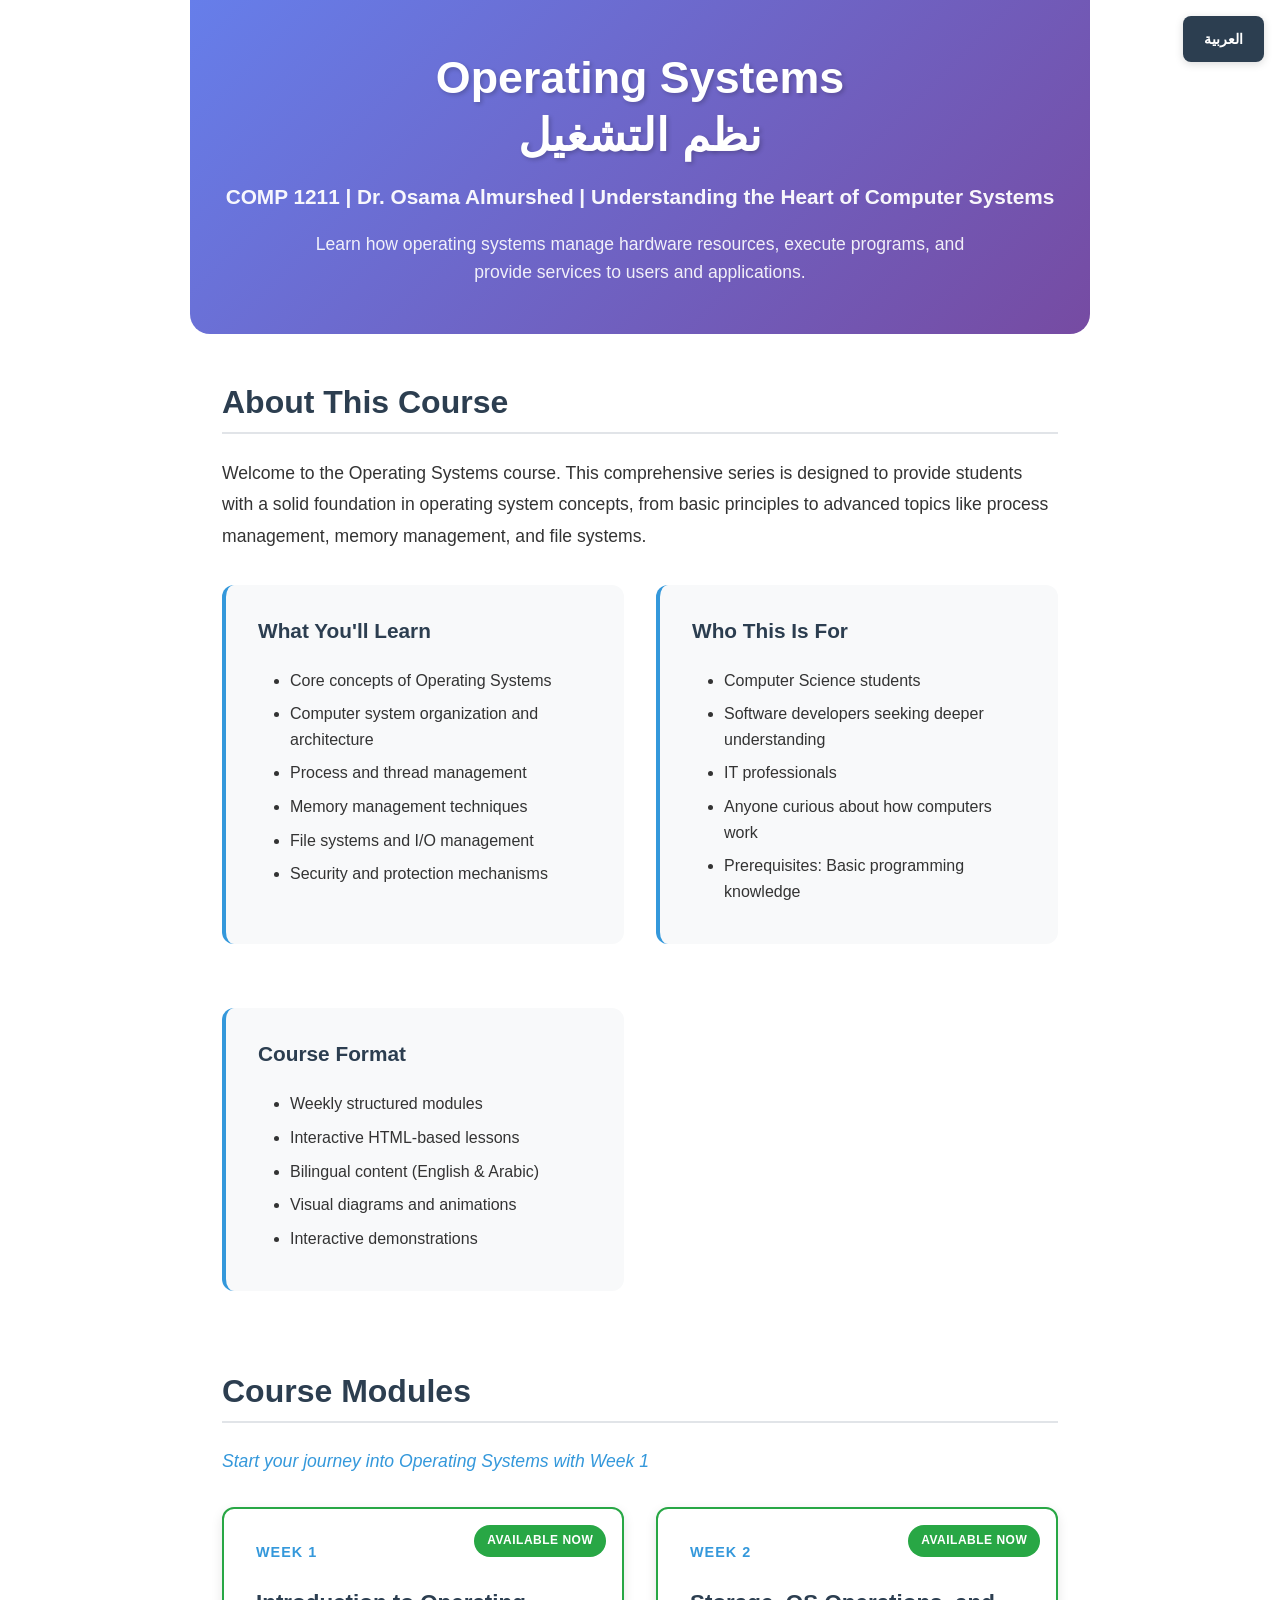
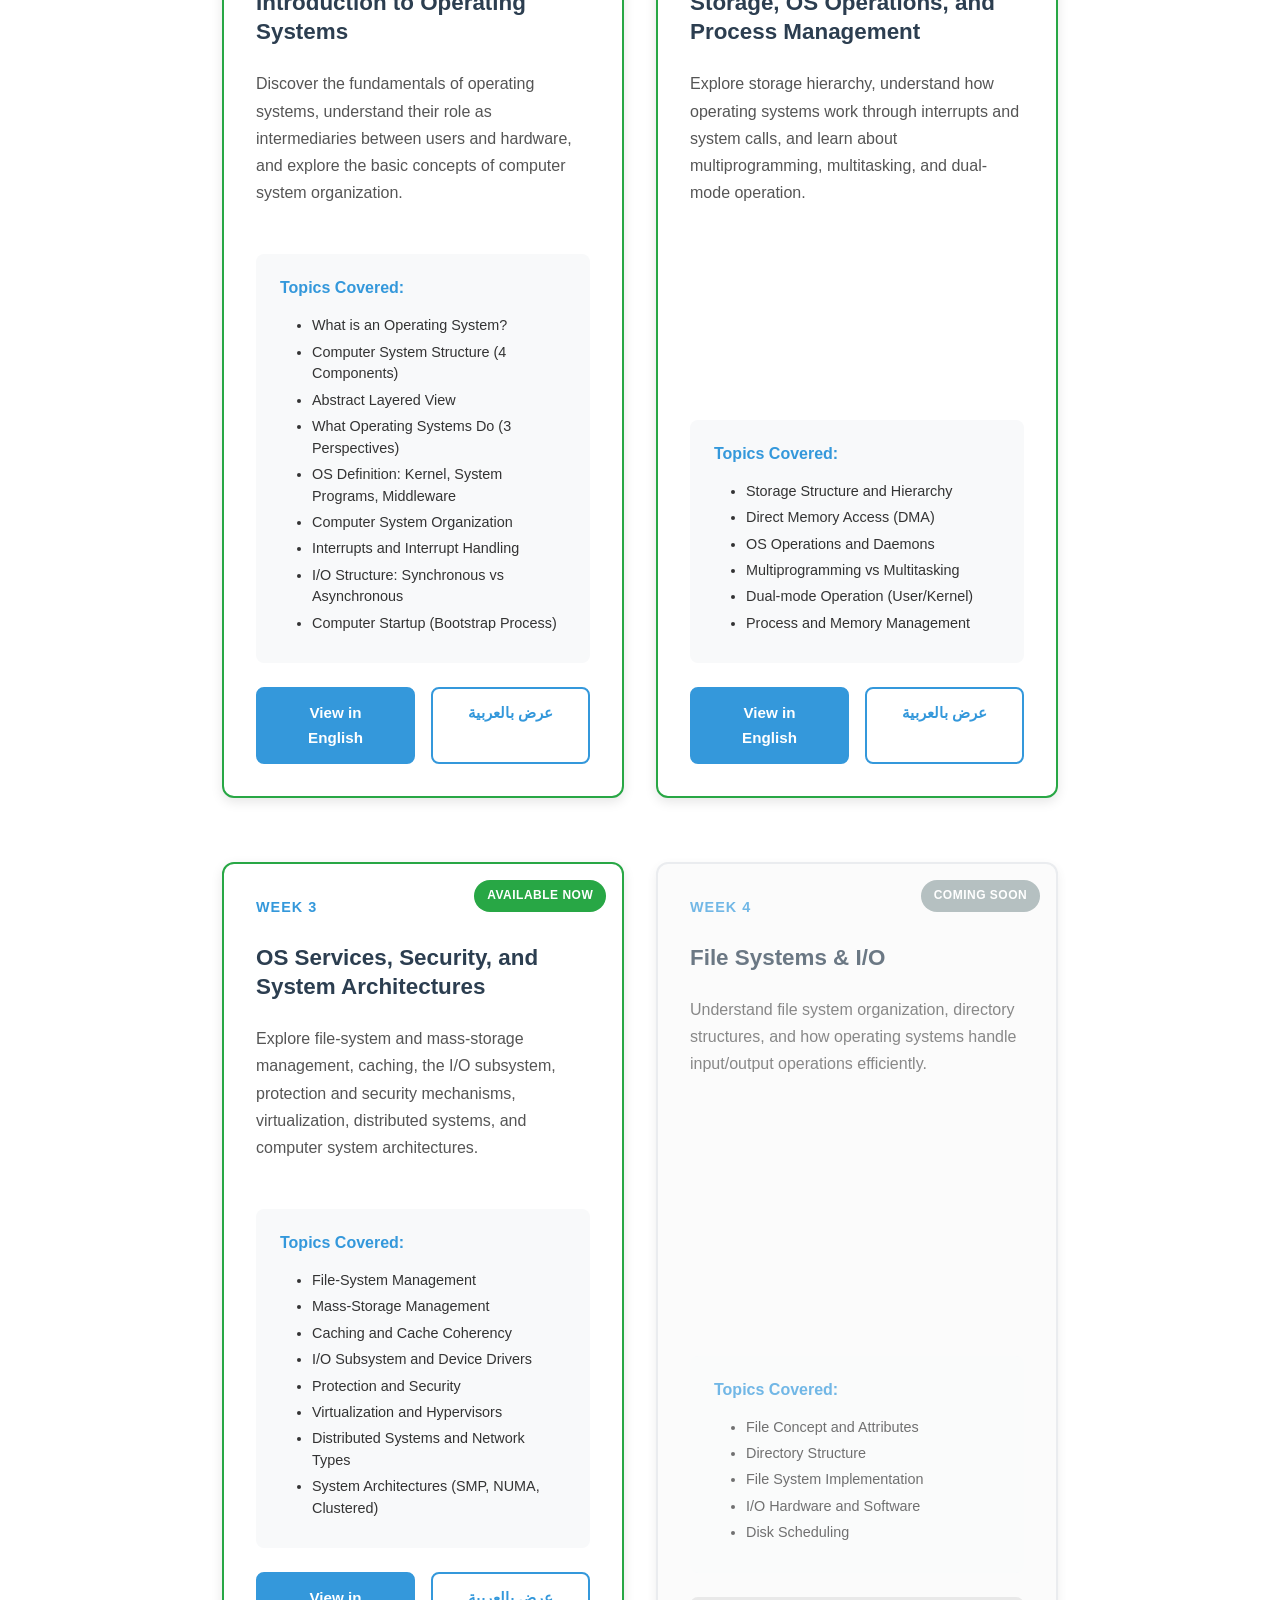
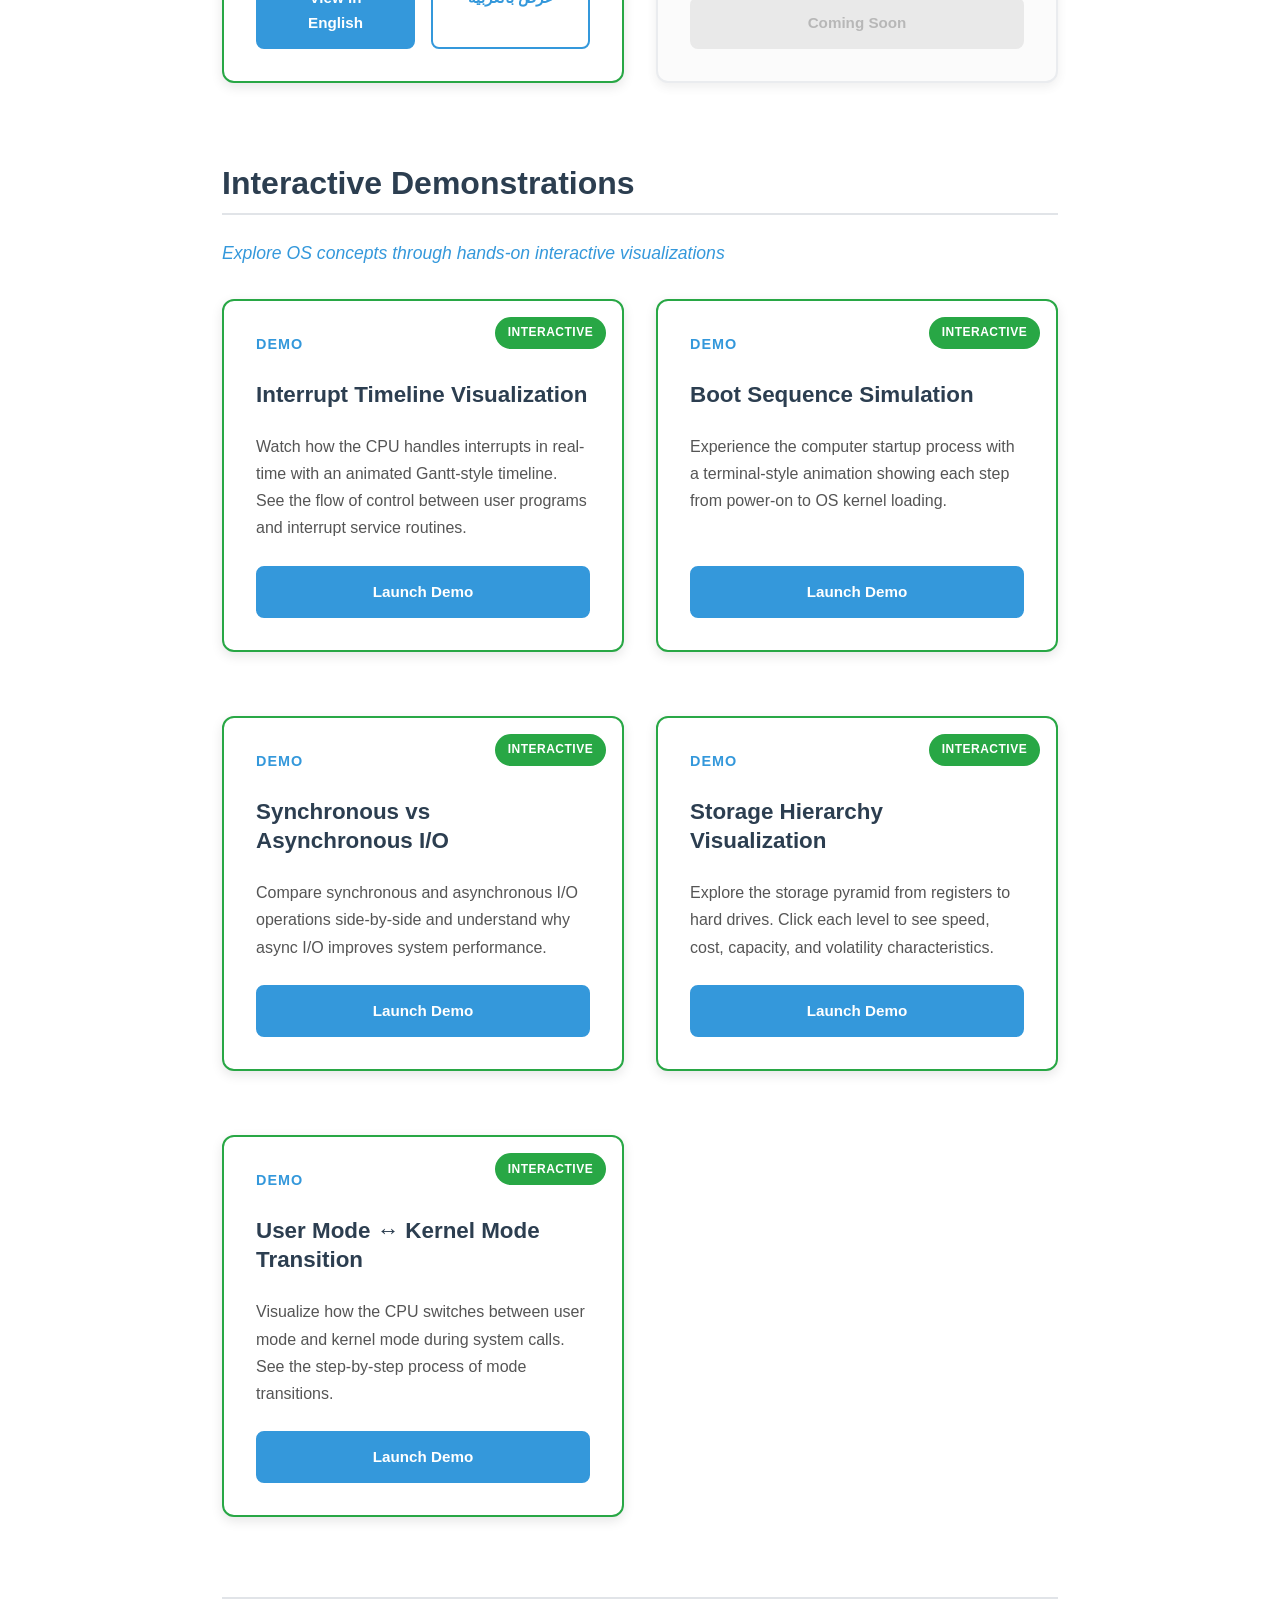
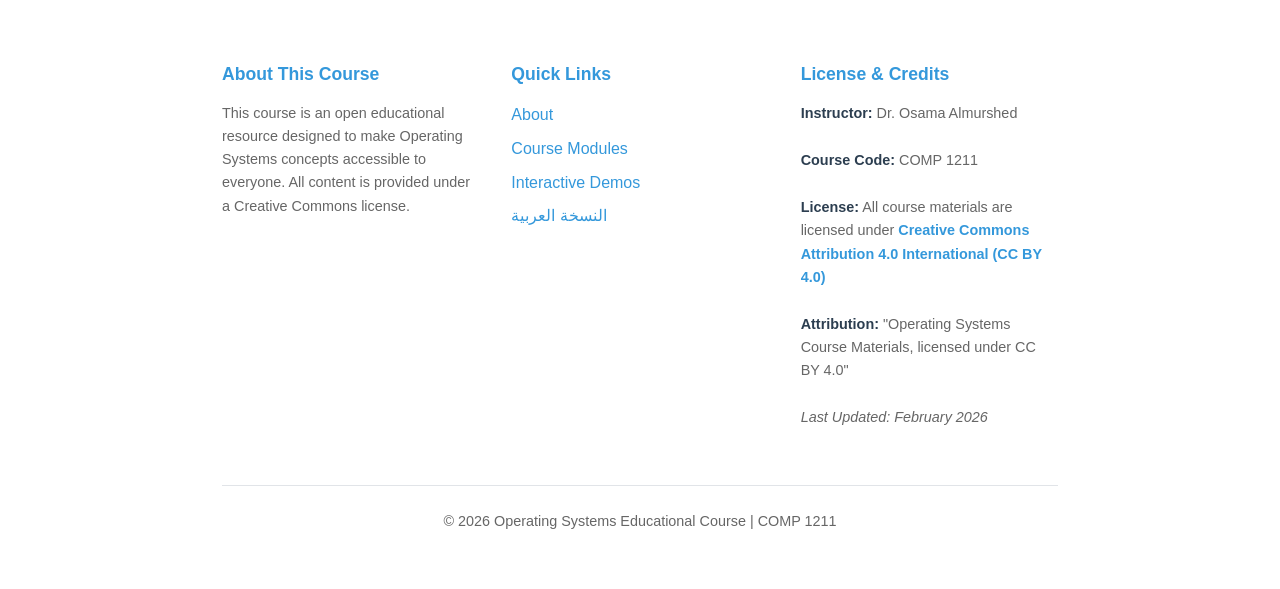
==== index.html @ 10c5f525 "Initial commit Co-Authored-By: Claude Opus 4.6 <noreply@anthropic.com>" ====
<!DOCTYPE html>
<html lang="en">
<head>
    <meta charset="UTF-8">
    <meta name="viewport" content="width=device-width, initial-scale=1.0">
    <meta name="description" content="Operating Systems Course - Learn about OS concepts, process management, memory management, and more">
    <meta name="keywords" content="Operating Systems, OS, Computer Science, Process Management, Memory Management, Education">
    <title>Operating Systems Course | نظم التشغيل</title>
    <link rel="stylesheet" href="css/styles.css">
</head>
<body>
    <!-- Language Switcher -->
    <div class="language-switcher">
        <a href="index_ar.html" class="lang-button" title="Switch to Arabic">العربية</a>
    </div>

    <header class="course-header">
        <h1>Operating Systems<br>نظم التشغيل</h1>
        <p class="course-subtitle">COMP 1211 | Dr. Osama Almurshed | Understanding the Heart of Computer Systems</p>
        <p class="course-tagline">Learn how operating systems manage hardware resources, execute programs, and provide services to users and applications.</p>
    </header>

    <main>
        <!-- Course Overview Section -->
        <section id="overview" class="course-overview">
            <h2>About This Course</h2>
            <p class="overview-intro">
                Welcome to the Operating Systems course. This comprehensive series is designed to provide students
                with a solid foundation in operating system concepts, from basic principles to advanced topics
                like process management, memory management, and file systems.
            </p>

            <div class="overview-grid">
                <article class="overview-card">
                    <h3>What You'll Learn</h3>
                    <ul>
                        <li>Core concepts of Operating Systems</li>
                        <li>Computer system organization and architecture</li>
                        <li>Process and thread management</li>
                        <li>Memory management techniques</li>
                        <li>File systems and I/O management</li>
                        <li>Security and protection mechanisms</li>
                    </ul>
                </article>

                <article class="overview-card">
                    <h3>Who This Is For</h3>
                    <ul>
                        <li>Computer Science students</li>
                        <li>Software developers seeking deeper understanding</li>
                        <li>IT professionals</li>
                        <li>Anyone curious about how computers work</li>
                        <li>Prerequisites: Basic programming knowledge</li>
                    </ul>
                </article>

                <article class="overview-card">
                    <h3>Course Format</h3>
                    <ul>
                        <li>Weekly structured modules</li>
                        <li>Interactive HTML-based lessons</li>
                        <li>Bilingual content (English & Arabic)</li>
                        <li>Visual diagrams and animations</li>
                        <li>Interactive demonstrations</li>
                    </ul>
                </article>
            </div>
        </section>

        <!-- Weekly Modules Section -->
        <section id="modules" class="modules-section">
            <h2>Course Modules</h2>
            <p class="section-intro">Start your journey into Operating Systems with Week 1</p>

            <div class="week-cards-grid">
                <!-- Week 1 - Available -->
                <article class="week-card available">
                    <div class="week-number">Week 1</div>
                    <span class="status-badge available">Available Now</span>

                    <h3>Introduction to Operating Systems</h3>
                    <p class="week-description">
                        Discover the fundamentals of operating systems, understand their role as intermediaries
                        between users and hardware, and explore the basic concepts of computer system organization.
                    </p>

                    <div class="week-topics">
                        <h4>Topics Covered:</h4>
                        <ul>
                            <li>What is an Operating System?</li>
                            <li>Computer System Structure (4 Components)</li>
                            <li>Abstract Layered View</li>
                            <li>What Operating Systems Do (3 Perspectives)</li>
                            <li>OS Definition: Kernel, System Programs, Middleware</li>
                            <li>Computer System Organization</li>
                            <li>Interrupts and Interrupt Handling</li>
                            <li>I/O Structure: Synchronous vs Asynchronous</li>
                            <li>Computer Startup (Bootstrap Process)</li>
                        </ul>
                    </div>

                    <div class="week-actions">
                        <a href="weeks/week1.html" class="btn btn-primary">
                            <span>View in English</span>
                        </a>
                        <a href="weeks/week1_ar.html" class="btn btn-secondary">
                            <span>عرض بالعربية</span>
                        </a>
                    </div>
                </article>

                <!-- Week 2 - Available -->
                <article class="week-card available">
                    <div class="week-number">Week 2</div>
                    <span class="status-badge available">Available Now</span>

                    <h3>Storage, OS Operations, and Process Management</h3>
                    <p class="week-description">
                        Explore storage hierarchy, understand how operating systems work through interrupts
                        and system calls, and learn about multiprogramming, multitasking, and dual-mode operation.
                    </p>

                    <div class="week-topics">
                        <h4>Topics Covered:</h4>
                        <ul>
                            <li>Storage Structure and Hierarchy</li>
                            <li>Direct Memory Access (DMA)</li>
                            <li>OS Operations and Daemons</li>
                            <li>Multiprogramming vs Multitasking</li>
                            <li>Dual-mode Operation (User/Kernel)</li>
                            <li>Process and Memory Management</li>
                        </ul>
                    </div>

                    <div class="week-actions">
                        <a href="weeks/week2.html" class="btn btn-primary">
                            <span>View in English</span>
                        </a>
                        <a href="weeks/week2_ar.html" class="btn btn-secondary">
                            <span>عرض بالعربية</span>
                        </a>
                    </div>
                </article>

                <!-- Week 3 - Available -->
                <article class="week-card available">
                    <div class="week-number">Week 3</div>
                    <span class="status-badge available">Available Now</span>

                    <h3>OS Services, Security, and System Architectures</h3>
                    <p class="week-description">
                        Explore file-system and mass-storage management, caching, the I/O subsystem,
                        protection and security mechanisms, virtualization, distributed systems, and computer system architectures.
                    </p>

                    <div class="week-topics">
                        <h4>Topics Covered:</h4>
                        <ul>
                            <li>File-System Management</li>
                            <li>Mass-Storage Management</li>
                            <li>Caching and Cache Coherency</li>
                            <li>I/O Subsystem and Device Drivers</li>
                            <li>Protection and Security</li>
                            <li>Virtualization and Hypervisors</li>
                            <li>Distributed Systems and Network Types</li>
                            <li>System Architectures (SMP, NUMA, Clustered)</li>
                        </ul>
                    </div>

                    <div class="week-actions">
                        <a href="weeks/week3.html" class="btn btn-primary">
                            <span>View in English</span>
                        </a>
                        <a href="weeks/week3_ar.html" class="btn btn-secondary">
                            <span>عرض بالعربية</span>
                        </a>
                    </div>
                </article>

                <!-- Week 4 - Coming Soon -->
                <article class="week-card coming-soon">
                    <div class="week-number">Week 4</div>
                    <span class="status-badge coming-soon">Coming Soon</span>

                    <h3>File Systems & I/O</h3>
                    <p class="week-description">
                        Understand file system organization, directory structures, and how operating systems
                        handle input/output operations efficiently.
                    </p>

                    <div class="week-topics">
                        <h4>Topics Covered:</h4>
                        <ul>
                            <li>File Concept and Attributes</li>
                            <li>Directory Structure</li>
                            <li>File System Implementation</li>
                            <li>I/O Hardware and Software</li>
                            <li>Disk Scheduling</li>
                        </ul>
                    </div>

                    <div class="week-actions">
                        <a href="#" class="btn btn-disabled">
                            <span>Coming Soon</span>
                        </a>
                    </div>
                </article>
            </div>
        </section>

        <!-- Interactive Demos Section -->
        <section id="demos" class="modules-section">
            <h2>Interactive Demonstrations</h2>
            <p class="section-intro">Explore OS concepts through hands-on interactive visualizations</p>

            <div class="week-cards-grid">
                <!-- Interrupt Timeline Demo -->
                <article class="week-card available">
                    <div class="week-number">Demo</div>
                    <span class="status-badge available">Interactive</span>

                    <h3>Interrupt Timeline Visualization</h3>
                    <p class="week-description">
                        Watch how the CPU handles interrupts in real-time with an animated Gantt-style timeline.
                        See the flow of control between user programs and interrupt service routines.
                    </p>

                    <div class="week-actions">
                        <a href="demos/interrupt_timeline_demo.html" class="btn btn-primary">
                            <span>Launch Demo</span>
                        </a>
                    </div>
                </article>

                <!-- Boot Sequence Demo -->
                <article class="week-card available">
                    <div class="week-number">Demo</div>
                    <span class="status-badge available">Interactive</span>

                    <h3>Boot Sequence Simulation</h3>
                    <p class="week-description">
                        Experience the computer startup process with a terminal-style animation showing
                        each step from power-on to OS kernel loading.
                    </p>

                    <div class="week-actions">
                        <a href="demos/boot_sequence_demo.html" class="btn btn-primary">
                            <span>Launch Demo</span>
                        </a>
                    </div>
                </article>

                <!-- I/O Comparison Demo -->
                <article class="week-card available">
                    <div class="week-number">Demo</div>
                    <span class="status-badge available">Interactive</span>

                    <h3>Synchronous vs Asynchronous I/O</h3>
                    <p class="week-description">
                        Compare synchronous and asynchronous I/O operations side-by-side and understand
                        why async I/O improves system performance.
                    </p>

                    <div class="week-actions">
                        <a href="demos/io_comparison_demo.html" class="btn btn-primary">
                            <span>Launch Demo</span>
                        </a>
                    </div>
                </article>

                <!-- Storage Hierarchy Demo -->
                <article class="week-card available">
                    <div class="week-number">Demo</div>
                    <span class="status-badge available">Interactive</span>

                    <h3>Storage Hierarchy Visualization</h3>
                    <p class="week-description">
                        Explore the storage pyramid from registers to hard drives. Click each level
                        to see speed, cost, capacity, and volatility characteristics.
                    </p>

                    <div class="week-actions">
                        <a href="demos/storage_hierarchy_demo.html" class="btn btn-primary">
                            <span>Launch Demo</span>
                        </a>
                    </div>
                </article>

                <!-- Mode Transition Demo -->
                <article class="week-card available">
                    <div class="week-number">Demo</div>
                    <span class="status-badge available">Interactive</span>

                    <h3>User Mode ↔ Kernel Mode Transition</h3>
                    <p class="week-description">
                        Visualize how the CPU switches between user mode and kernel mode during
                        system calls. See the step-by-step process of mode transitions.
                    </p>

                    <div class="week-actions">
                        <a href="demos/mode_transition_demo.html" class="btn btn-primary">
                            <span>Launch Demo</span>
                        </a>
                    </div>
                </article>
            </div>
        </section>
    </main>

    <footer>
        <section class="footer-content">
            <div class="footer-info">
                <h3>About This Course</h3>
                <p>
                    This course is an open educational resource designed to make Operating Systems concepts
                    accessible to everyone. All content is provided under a Creative Commons license.
                </p>
            </div>

            <div class="footer-links">
                <h3>Quick Links</h3>
                <ul>
                    <li><a href="#overview">About</a></li>
                    <li><a href="#modules">Course Modules</a></li>
                    <li><a href="#demos">Interactive Demos</a></li>
                    <li><a href="index_ar.html">النسخة العربية</a></li>
                </ul>
            </div>

            <div class="footer-license">
                <h3>License & Credits</h3>
                <p>
                    <strong>Instructor:</strong> Dr. Osama Almurshed
                </p>
                <p><strong>Course Code:</strong> COMP 1211</p>
                <p>
                    <strong>License:</strong> All course materials are licensed under
                    <a href="https://creativecommons.org/licenses/by/4.0/" target="_blank" rel="noopener">
                        Creative Commons Attribution 4.0 International (CC BY 4.0)
                    </a>
                </p>
                <p>
                    <strong>Attribution:</strong> "Operating Systems Course Materials, licensed under CC BY 4.0"
                </p>
                <p class="last-updated">Last Updated: February 2026</p>
            </div>
        </section>

        <div class="footer-bottom">
            <p>&copy; 2026 Operating Systems Educational Course | COMP 1211</p>
        </div>
    </footer>
</body>
</html>
---- css/styles.css ----
/* ===================================
   Operating Systems Course
   Stylesheet for Screen and Print
   Based on DS-AI Course Style
   =================================== */

/* === BASE STYLES === */
* {
    margin: 0;
    padding: 0;
    box-sizing: border-box;
}

:root {
    /* Color Palette */
    --primary-color: #2c3e50;
    --secondary-color: #3498db;
    --accent-color: #e74c3c;
    --text-color: #333;
    --light-gray: #f8f9fa;
    --border-color: #e1e4e8;
    --highlight-bg: #fff3cd;
    --success-green: #28a745;

    /* Typography */
    --font-family: -apple-system, BlinkMacSystemFont, "Segoe UI", Helvetica, Arial, sans-serif;
    --mono-font: "Courier New", Courier, monospace;
    --base-font-size: 16px;
    --line-height: 1.6;

    /* Spacing */
    --spacing-xs: 0.5rem;
    --spacing-sm: 1rem;
    --spacing-md: 1.5rem;
    --spacing-lg: 2rem;
    --spacing-xl: 3rem;
}

body {
    font-family: var(--font-family);
    font-size: var(--base-font-size);
    line-height: var(--line-height);
    color: var(--text-color);
    background-color: #ffffff;
    max-width: 900px;
    margin: 0 auto;
    padding: var(--spacing-lg);
}

/* === TYPOGRAPHY === */
h1, h2, h3, h4, h5, h6 {
    color: var(--primary-color);
    font-weight: 600;
    line-height: 1.3;
    margin-top: var(--spacing-lg);
    margin-bottom: var(--spacing-md);
}

h1 {
    font-size: 2.5em;
    border-bottom: 3px solid var(--secondary-color);
    padding-bottom: var(--spacing-sm);
    margin-top: 0;
}

h2 {
    font-size: 2em;
    border-bottom: 2px solid var(--border-color);
    padding-bottom: var(--spacing-xs);
}

h3 {
    font-size: 1.5em;
    color: var(--secondary-color);
}

h4 {
    font-size: 1.2em;
    font-weight: 600;
}

p {
    margin-bottom: var(--spacing-md);
}

ul, ol {
    margin-left: var(--spacing-lg);
    margin-bottom: var(--spacing-md);
}

li {
    margin-bottom: var(--spacing-xs);
}

ul ul, ol ol, ul ol, ol ul {
    margin-top: var(--spacing-xs);
    margin-bottom: var(--spacing-xs);
}

strong {
    color: var(--primary-color);
    font-weight: 600;
}

em {
    font-style: italic;
    color: var(--accent-color);
}

/* === HEADER === */
header {
    text-align: center;
    margin-bottom: var(--spacing-xl);
    padding: var(--spacing-lg);
    background: linear-gradient(135deg, var(--primary-color) 0%, var(--secondary-color) 100%);
    color: white;
    border-radius: 8px;
}

header h1 {
    color: white;
    border-bottom: none;
    margin-bottom: var(--spacing-sm);
}

.subtitle {
    font-size: 1.2em;
    font-style: italic;
    opacity: 0.9;
}

/* === TABLE OF CONTENTS === */
.table-of-contents {
    background-color: var(--light-gray);
    border: 2px solid var(--border-color);
    border-radius: 8px;
    padding: var(--spacing-md);
    margin-bottom: var(--spacing-xl);
}

.table-of-contents h2 {
    font-size: 1.3em;
    margin-top: 0;
    border-bottom: none;
    color: var(--secondary-color);
}

.table-of-contents ul {
    list-style-type: none;
    margin-left: 0;
}

.table-of-contents li {
    margin-bottom: var(--spacing-sm);
}

.table-of-contents a {
    color: var(--secondary-color);
    text-decoration: none;
    font-weight: 500;
    transition: color 0.3s ease;
}

.table-of-contents a:hover {
    color: var(--accent-color);
    text-decoration: underline;
}

/* === SECTIONS === */
section {
    margin-bottom: var(--spacing-xl);
}

.content-section {
    border-left: 4px solid var(--secondary-color);
    padding-left: var(--spacing-lg);
}

.section-intro {
    font-size: 1.1em;
    font-style: italic;
    color: var(--secondary-color);
    margin-bottom: var(--spacing-md);
}

/* === LEARNING OBJECTIVES === */
.learning-objectives {
    background-color: #e3f2fd;
    border: 2px solid var(--secondary-color);
    border-radius: 8px;
    padding: var(--spacing-lg);
    margin-bottom: var(--spacing-xl);
}

.learning-objectives h2 {
    color: var(--secondary-color);
    margin-top: 0;
    border-bottom: none;
}

.learning-objectives ul {
    margin-bottom: 0;
}

.learning-objectives li {
    font-weight: 500;
}

/* === SPECIAL BOXES === */
.key-message,
.definition,
.key-pattern,
.limitations-box {
    padding: var(--spacing-md);
    margin: var(--spacing-md) 0;
    border-radius: 6px;
    border-left: 5px solid;
}

.key-message {
    background-color: var(--highlight-bg);
    border-left-color: #ffc107;
}

.definition {
    background-color: #d4edda;
    border-left-color: var(--success-green);
}

.key-pattern {
    background-color: #d1ecf1;
    border-left-color: #17a2b8;
}

.limitations-box {
    background-color: #f8d7da;
    border-left-color: var(--accent-color);
}

.example {
    background-color: var(--light-gray);
    padding: var(--spacing-md);
    margin: var(--spacing-md) 0;
    border-left: 4px solid var(--border-color);
    border-radius: 4px;
}

/* === ARTICLES (Sub-sections) === */
article {
    margin-bottom: var(--spacing-lg);
}

.os-perspective,
.os-component,
.history-period {
    background-color: #fafbfc;
    padding: var(--spacing-md);
    margin: var(--spacing-md) 0;
    border: 1px solid var(--border-color);
    border-radius: 6px;
}

.os-perspective h4,
.history-period h3 {
    color: var(--secondary-color);
    margin-top: 0;
}

/* === CODE AND DIAGRAMS === */
.diagram-code {
    margin: var(--spacing-lg) 0;
}

.diagram-code pre {
    background-color: #f6f8fa;
    border: 1px solid var(--border-color);
    border-radius: 6px;
    padding: var(--spacing-md);
    overflow-x: auto;
    font-family: var(--mono-font);
    font-size: 0.9em;
    line-height: 1.4;
}

.diagram-code code {
    color: var(--primary-color);
}

.component-explanation {
    background-color: var(--light-gray);
    padding: var(--spacing-md);
    margin: var(--spacing-md) 0;
    border-radius: 6px;
}

.component-explanation p {
    margin-bottom: var(--spacing-sm);
}

.component-explanation strong {
    color: var(--secondary-color);
}

/* === IMAGES === */
figure {
    margin: var(--spacing-lg) 0;
    text-align: center;
}

figure img {
    max-width: 100%;
    height: auto;
    border: 1px solid var(--border-color);
    border-radius: 8px;
    box-shadow: 0 4px 6px rgba(0, 0, 0, 0.1);
}

figcaption {
    margin-top: var(--spacing-sm);
    font-style: italic;
    color: #666;
    font-size: 0.9em;
}

.content-image {
    max-width: 100%;
    height: auto;
    display: block;
    margin: 1.5rem auto;
    border: 1px solid var(--border-color);
    border-radius: 8px;
    box-shadow: 0 4px 6px rgba(0, 0, 0, 0.1);
}

.image-credit {
    display: block;
    font-size: 0.8em;
    color: #999;
    margin-top: var(--spacing-xs);
}

/* === SUMMARY === */
.summary {
    background-color: #f0f9ff;
    padding: var(--spacing-lg);
    border: 2px solid var(--secondary-color);
    border-radius: 8px;
}

.summary h2 {
    color: var(--secondary-color);
    margin-top: 0;
}

.summary ol {
    margin-left: var(--spacing-xl);
}

.summary li {
    margin-bottom: var(--spacing-md);
    font-size: 1.05em;
}

/* === TABLES === */
table {
    width: 100%;
    border-collapse: collapse;
    margin: var(--spacing-md) 0;
    background: white;
    font-size: 0.95em;
}

table, th, td {
    border: 1px solid var(--border-color);
}

th, td {
    padding: 0.75rem 1rem;
    text-align: left;
    vertical-align: top;
    word-wrap: break-word;
    overflow-wrap: break-word;
    hyphens: auto;
}

th {
    background: var(--primary-color);
    color: white;
    font-weight: 600;
    white-space: nowrap;
}

td {
    background: white;
}

tbody tr:nth-child(even) td {
    background: var(--light-gray);
}

/* RTL table support */
[dir="rtl"] th,
[dir="rtl"] td {
    text-align: right;
}

/* === FOOTER === */
footer {
    margin-top: var(--spacing-xl);
    padding-top: var(--spacing-lg);
    border-top: 2px solid var(--border-color);
}

#image-credits {
    background-color: var(--light-gray);
    padding: var(--spacing-md);
    border-radius: 6px;
}

#image-credits h2 {
    font-size: 1.2em;
    margin-top: 0;
}

.credits-intro {
    font-style: italic;
    color: #666;
}

.credits-list {
    list-style-type: none;
    margin-left: 0;
    font-size: 0.85em;
}

.credits-list li {
    padding: var(--spacing-xs) 0;
    border-bottom: 1px solid var(--border-color);
}

.credits-list li:last-child {
    border-bottom: none;
}

/* === LINKS === */
a {
    color: var(--secondary-color);
    text-decoration: none;
}

a:hover {
    text-decoration: underline;
}

/* ===================================
   CSS DIAGRAMS FOR OS COURSE
   =================================== */

/* === GENERAL DIAGRAM STYLES === */
.diagram-container {
    margin: var(--spacing-xl) 0;
    padding: var(--spacing-md);
    background-color: var(--light-gray);
    border-radius: 8px;
    border: 1px solid var(--border-color);
}

.diagram-title-section {
    text-align: center;
    margin-bottom: var(--spacing-lg);
}

.diagram-title {
    font-size: 1.8em;
    color: var(--primary-color);
    margin-bottom: var(--spacing-xs);
}

.diagram-subtitle {
    font-size: 1em;
    color: #666;
    font-style: italic;
    margin: 0;
}

.diagram-note {
    text-align: center;
    font-size: 0.9em;
    color: #666;
    font-style: italic;
    margin-top: var(--spacing-md);
}

/* === FOUR COMPONENTS GRID (Computer System Structure) === */
.four-components-grid {
    display: grid;
    grid-template-columns: 1fr;
    gap: 0;
    max-width: 600px;
    margin: 0 auto;
}

.component-layer {
    padding: 1.5rem;
    text-align: center;
    border: 2px solid var(--primary-color);
    color: white;
    transition: transform 0.3s ease;
}

.component-layer:hover {
    transform: scale(1.02);
}

.component-layer h4 {
    color: white;
    margin: 0 0 0.5rem 0;
    font-size: 1.3em;
}

.component-layer p {
    margin: 0;
    font-size: 0.9em;
    opacity: 0.9;
}

.layer-users {
    background: #9b59b6;
    border-radius: 8px 8px 0 0;
}

.layer-applications {
    background: #3498db;
}

.layer-os {
    background: #e74c3c;
}

.layer-hardware {
    background: #2c3e50;
    border-radius: 0 0 8px 8px;
}

/* === LAYERED VIEW DIAGRAM === */
.layered-view {
    display: flex;
    flex-direction: column;
    align-items: center;
    gap: 0;
    max-width: 500px;
    margin: 0 auto;
}

.layer-item {
    width: 100%;
    padding: 1.5rem;
    text-align: center;
    color: white;
    font-weight: 600;
    font-size: 1.1em;
    border: 2px solid var(--primary-color);
    position: relative;
}

.layer-item::after {
    content: '↕';
    position: absolute;
    bottom: -20px;
    left: 50%;
    transform: translateX(-50%);
    color: var(--primary-color);
    font-size: 1.5em;
    z-index: 10;
}

.layer-item:last-child::after {
    display: none;
}

/* === THREE PERSPECTIVES GRID (OS View) === */
.three-perspectives-grid {
    display: grid;
    grid-template-columns: repeat(auto-fit, minmax(250px, 1fr));
    gap: 1.5rem;
    margin: var(--spacing-lg) 0;
}

.perspective-card {
    padding: 1.5rem;
    border-radius: 10px;
    border: 3px solid var(--primary-color);
    color: white;
    text-align: center;
}

.perspective-card h4 {
    color: white;
    margin: 0 0 1rem 0;
    font-size: 1.3em;
}

.perspective-card p {
    margin: 0;
    font-size: 0.95em;
    line-height: 1.5;
}

.perspective-pc { background: #3498db; }
.perspective-shared { background: #e74c3c; }
.perspective-mobile { background: #27ae60; }

/* === OS DEFINITION CIRCLES === */
.os-circles-container {
    display: flex;
    justify-content: center;
    align-items: center;
    padding: 2rem;
}

.os-circles {
    position: relative;
    width: 350px;
    height: 350px;
}

.circle {
    position: absolute;
    border-radius: 50%;
    display: flex;
    justify-content: center;
    align-items: center;
    text-align: center;
    color: white;
    font-weight: 600;
    border: 3px solid var(--primary-color);
}

.circle-outer {
    width: 350px;
    height: 350px;
    background: rgba(155, 89, 182, 0.3);
    top: 0;
    left: 0;
}

.circle-middle {
    width: 250px;
    height: 250px;
    background: rgba(52, 152, 219, 0.5);
    top: 50px;
    left: 50px;
}

.circle-inner {
    width: 150px;
    height: 150px;
    background: #e74c3c;
    top: 100px;
    left: 100px;
}

.circle-label {
    position: absolute;
    font-size: 0.85em;
    color: var(--primary-color);
    font-weight: 600;
}

.label-middleware { top: 15px; left: 50%; transform: translateX(-50%); }
.label-system { top: 65px; left: 50%; transform: translateX(-50%); color: white; }
.label-kernel { color: white; }

/* Kernel pulsing animation */
.circle-inner {
    animation: pulse 2s ease-in-out infinite;
}

@keyframes pulse {
    0%, 100% { box-shadow: 0 0 0 0 rgba(231, 76, 60, 0.4); }
    50% { box-shadow: 0 0 0 15px rgba(231, 76, 60, 0); }
}

/* === BUS ARCHITECTURE DIAGRAM === */
.bus-diagram {
    display: flex;
    flex-direction: column;
    align-items: center;
    gap: 1rem;
    padding: 1rem;
}

.bus-components {
    display: flex;
    justify-content: space-around;
    width: 100%;
    gap: 1rem;
    flex-wrap: wrap;
}

.bus-component {
    background: #3498db;
    color: white;
    padding: 1rem 1.5rem;
    border-radius: 8px;
    text-align: center;
    min-width: 100px;
    border: 2px solid var(--primary-color);
}

.bus-component.cpu { background: #e74c3c; }
.bus-component.memory { background: #27ae60; }
.bus-component.controller { background: #9b59b6; }

.bus-line {
    width: 90%;
    height: 20px;
    background: linear-gradient(90deg, #3498db, #e74c3c, #27ae60);
    border-radius: 10px;
    position: relative;
    border: 2px solid var(--primary-color);
}

.bus-line::before {
    content: 'System Bus';
    position: absolute;
    top: 50%;
    left: 50%;
    transform: translate(-50%, -50%);
    color: white;
    font-weight: 600;
    font-size: 0.9em;
}

.devices-row {
    display: flex;
    justify-content: space-around;
    width: 100%;
    gap: 1rem;
    flex-wrap: wrap;
}

.device {
    background: var(--light-gray);
    padding: 0.8rem 1.2rem;
    border-radius: 6px;
    border: 2px dashed var(--border-color);
    font-size: 0.9em;
}

/* === INTERRUPT TIMELINE === */
.interrupt-timeline {
    display: flex;
    flex-direction: column;
    gap: 0.5rem;
    margin: var(--spacing-lg) 0;
}

.timeline-row {
    display: flex;
    align-items: center;
    gap: 1rem;
}

.timeline-label {
    width: 80px;
    font-weight: 600;
    font-size: 0.9em;
    text-align: right;
}

.timeline-bar {
    flex: 1;
    height: 30px;
    background: var(--light-gray);
    border-radius: 4px;
    position: relative;
    overflow: hidden;
}

.timeline-segment {
    position: absolute;
    height: 100%;
    display: flex;
    align-items: center;
    justify-content: center;
    color: white;
    font-size: 0.75em;
    font-weight: 600;
}

.segment-running { background: #27ae60; }
.segment-interrupt { background: #e74c3c; }
.segment-isr { background: #f39c12; }
.segment-waiting { background: #95a5a6; }

/* === I/O COMPARISON === */
.io-comparison {
    display: grid;
    grid-template-columns: 1fr 1fr;
    gap: 2rem;
    margin: var(--spacing-lg) 0;
}

.io-type {
    padding: 1.5rem;
    border-radius: 8px;
    border: 2px solid var(--primary-color);
}

.io-type h4 {
    text-align: center;
    margin-top: 0;
    padding-bottom: 0.5rem;
    border-bottom: 2px solid currentColor;
}

.io-sync { background: #fff5f5; }
.io-sync h4 { color: #e74c3c; }

.io-async { background: #f0fff4; }
.io-async h4 { color: #27ae60; }

.io-steps {
    list-style: none;
    margin: 1rem 0 0 0;
    padding: 0;
}

.io-steps li {
    padding: 0.5rem;
    margin: 0.5rem 0;
    background: white;
    border-radius: 4px;
    font-size: 0.9em;
    position: relative;
    padding-left: 2rem;
}

.io-steps li::before {
    content: counter(step);
    counter-increment: step;
    position: absolute;
    left: 0.5rem;
    width: 20px;
    height: 20px;
    background: var(--secondary-color);
    color: white;
    border-radius: 50%;
    font-size: 0.8em;
    display: flex;
    align-items: center;
    justify-content: center;
}

.io-type .io-steps {
    counter-reset: step;
}

/* === BOOT SEQUENCE === */
.boot-sequence {
    background: #1a1a2e;
    color: #0f0;
    padding: 1.5rem;
    border-radius: 8px;
    font-family: var(--mono-font);
    font-size: 0.9em;
}

.boot-step {
    padding: 0.5rem 0;
    border-bottom: 1px solid #333;
    display: flex;
    align-items: center;
    gap: 1rem;
}

.boot-step:last-child {
    border-bottom: none;
}

.boot-icon {
    font-size: 1.2em;
}

.boot-text {
    flex: 1;
}

.boot-status {
    color: #0f0;
}

.boot-status.loading {
    color: #ff0;
}

/* === RESPONSIVE DESIGN === */
@media screen and (max-width: 768px) {
    body {
        padding: var(--spacing-sm);
    }

    h1 {
        font-size: 2em;
    }

    h2 {
        font-size: 1.6em;
    }

    h3 {
        font-size: 1.3em;
    }

    .content-section {
        padding-left: var(--spacing-sm);
        border-left-width: 3px;
    }

    .four-components-grid,
    .three-perspectives-grid {
        grid-template-columns: 1fr;
    }

    .io-comparison {
        grid-template-columns: 1fr;
    }

    .bus-components,
    .devices-row {
        flex-direction: column;
        align-items: center;
    }

    .os-circles-container {
        transform: scale(0.8);
    }
}

@media screen and (max-width: 480px) {
    .os-circles-container {
        transform: scale(0.6);
    }

    .timeline-label {
        width: 60px;
        font-size: 0.8em;
    }
}

/* ===================================
   PRINT STYLES FOR A4 FORMAT
   =================================== */
@media print {
    @page {
        size: A4;
        margin: 2cm 1.5cm;
    }

    body {
        font-size: 11pt;
        line-height: 1.5;
        color: #000;
        background: white;
        max-width: 100%;
        padding: 0;
        margin: 0;
    }

    nav,
    .no-print,
    .table-of-contents {
        display: none !important;
    }

    h1 {
        font-size: 20pt;
        page-break-before: auto;
        page-break-after: avoid;
        margin-top: 0;
    }

    h2 {
        font-size: 16pt;
        page-break-after: avoid;
        page-break-before: auto;
        margin-top: 1.5em;
    }

    h3 {
        font-size: 13pt;
        page-break-after: avoid;
    }

    h4 {
        font-size: 12pt;
        page-break-after: avoid;
    }

    p, li {
        orphans: 3;
        widows: 3;
    }

    a[href]:after {
        content: none !important;
    }

    a {
        color: #000;
        text-decoration: none;
    }

    section {
        page-break-inside: avoid;
        margin-bottom: 1.5em;
    }

    article {
        page-break-inside: avoid;
    }

    header {
        background: white !important;
        color: var(--primary-color) !important;
        border: 3pt solid #3498db;
        padding: 1cm;
        text-align: center;
        page-break-after: avoid;
        print-color-adjust: exact;
        -webkit-print-color-adjust: exact;
    }

    header h1 {
        color: #2c3e50 !important;
        border-bottom: 2pt solid #3498db;
        padding-bottom: 0.5em;
    }

    .learning-objectives {
        background: #e3f2fd !important;
        border: 2pt solid #3498db !important;
        page-break-inside: avoid;
        padding: 0.5cm;
        margin: 0.5cm 0;
        print-color-adjust: exact;
        -webkit-print-color-adjust: exact;
    }

    .key-message {
        background: #fff9e6 !important;
        border-left: 4pt solid #ffc107 !important;
        page-break-inside: avoid;
        padding: 0.5cm;
        margin: 0.5cm 0;
        print-color-adjust: exact;
        -webkit-print-color-adjust: exact;
    }

    .definition {
        background: #e8f5e9 !important;
        border-left: 4pt solid #28a745 !important;
        page-break-inside: avoid;
        padding: 0.5cm;
        margin: 0.5cm 0;
        print-color-adjust: exact;
        -webkit-print-color-adjust: exact;
    }

    .limitations-box {
        background: #ffebee !important;
        border-left: 4pt solid #e74c3c !important;
        page-break-inside: avoid;
        padding: 0.5cm;
        margin: 0.5cm 0;
        print-color-adjust: exact;
        -webkit-print-color-adjust: exact;
    }

    .summary {
        background: #f0f9ff !important;
        border: 2pt solid #3498db !important;
        page-break-inside: avoid;
        padding: 0.5cm;
        margin: 0.5cm 0;
        print-color-adjust: exact;
        -webkit-print-color-adjust: exact;
    }

    .diagram-container {
        page-break-inside: avoid;
        margin: 0.5cm 0;
    }

    .language-switcher {
        display: none !important;
    }

    [dir="rtl"] .content-section {
        border-left: none;
        border-right: 3pt solid #3498db;
        padding-left: 0;
        padding-right: 0.5cm;
    }

    * {
        box-shadow: none !important;
        text-shadow: none !important;
    }

    body,
    h1, h2, h3, h4, h5, h6,
    p, li, td, th, span, div {
        color: #000 !important;
    }

    .content-section {
        border-left: 3pt solid #3498db;
        padding-left: 0.5cm;
        print-color-adjust: exact;
        -webkit-print-color-adjust: exact;
    }
}

/* ============================================
   RTL SUPPORT FOR ARABIC
   ============================================ */

[dir="rtl"] {
    direction: rtl;
    text-align: right;
}

[dir="rtl"] .content-section {
    border-left: none;
    border-right: 4px solid var(--primary-color);
    padding-left: 0;
    padding-right: var(--spacing-md);
}

[dir="rtl"] .table-of-contents {
    text-align: right;
}

[dir="rtl"] .table-of-contents a {
    padding-left: 0;
    padding-right: var(--spacing-sm);
}

[dir="rtl"] ul,
[dir="rtl"] ol {
    padding-right: 2rem;
    padding-left: 0;
    margin-right: 0;
    margin-left: 0;
}

[dir="rtl"] footer {
    text-align: right;
}

/* ============================================
   ARABIC TYPOGRAPHY
   ============================================ */

[lang="ar"] {
    font-family: 'Cairo', 'Noto Sans Arabic', 'Segoe UI', 'Tahoma', sans-serif;
    font-size: 1.05rem;
    line-height: 1.8;
}

[lang="ar"] h1 {
    font-size: 2.2rem;
    font-weight: 700;
}

[lang="ar"] h2 {
    font-size: 1.8rem;
    font-weight: 700;
}

[lang="ar"] h3 {
    font-size: 1.5rem;
    font-weight: 600;
}

[lang="ar"] p,
[lang="ar"] li {
    line-height: 1.8;
}

/* ============================================
   LANGUAGE SWITCHER
   ============================================ */

.language-switcher {
    position: fixed;
    top: 1rem;
    right: 1rem;
    z-index: 1000;
}

[dir="rtl"] .language-switcher {
    right: auto;
    left: 1rem;
}

.lang-button {
    display: inline-block;
    padding: 0.6rem 1.2rem;
    background: var(--primary-color);
    color: white;
    text-decoration: none;
    border-radius: 8px;
    font-weight: 600;
    font-size: 0.9rem;
    transition: all 0.3s ease;
    box-shadow: 0 2px 8px rgba(0, 0, 0, 0.15);
    border: 2px solid transparent;
}

.lang-button:hover {
    background: #2980b9;
    transform: translateY(-2px);
    box-shadow: 0 4px 12px rgba(0, 0, 0, 0.2);
    text-decoration: none;
}

.lang-button:active {
    transform: translateY(0);
    box-shadow: 0 2px 4px rgba(0, 0, 0, 0.15);
}

/* ===================================
   LANDING PAGE COMPONENTS
   =================================== */

.course-header {
    text-align: center;
    padding: var(--spacing-xl) 0;
    background: linear-gradient(135deg, #667eea 0%, #764ba2 100%);
    color: white;
    margin: calc(var(--spacing-lg) * -1) calc(var(--spacing-lg) * -1) var(--spacing-xl);
    border-radius: 0 0 20px 20px;
}

.course-header h1 {
    color: white;
    border: none;
    margin-bottom: var(--spacing-sm);
    padding-bottom: 0;
    font-size: 2.8em;
    text-shadow: 2px 2px 4px rgba(0,0,0,0.2);
}

.course-subtitle {
    font-size: 1.3em;
    font-weight: 600;
    margin-bottom: var(--spacing-sm);
    opacity: 0.95;
}

.course-tagline {
    font-size: 1.1em;
    opacity: 0.9;
    max-width: 700px;
    margin: 0 auto;
    line-height: 1.6;
}

.course-overview {
    margin-bottom: var(--spacing-xl);
}

.overview-intro {
    font-size: 1.1em;
    line-height: 1.8;
    color: var(--text-color);
    margin-bottom: var(--spacing-lg);
}

.overview-grid {
    display: grid;
    grid-template-columns: repeat(auto-fit, minmax(280px, 1fr));
    gap: var(--spacing-lg);
    margin-top: var(--spacing-lg);
}

.overview-card {
    background: var(--light-gray);
    padding: var(--spacing-lg);
    border-radius: 12px;
    border-left: 4px solid var(--secondary-color);
    transition: transform 0.3s ease, box-shadow 0.3s ease;
}

.overview-card:hover {
    transform: translateY(-5px);
    box-shadow: 0 8px 20px rgba(0,0,0,0.1);
}

.overview-card h3 {
    margin-top: 0;
    color: var(--primary-color);
    font-size: 1.3em;
}

.overview-card ul {
    margin-left: var(--spacing-lg);
    margin-bottom: 0;
}

.overview-card li {
    margin-bottom: var(--spacing-xs);
    line-height: 1.6;
}

[dir="rtl"] .overview-card {
    border-left: none;
    border-right: 4px solid var(--secondary-color);
}

[dir="rtl"] .overview-card ul {
    margin-left: 0;
    margin-right: var(--spacing-lg);
}

.modules-section {
    margin-bottom: var(--spacing-xl);
}

.week-cards-grid {
    display: grid;
    grid-template-columns: repeat(auto-fill, minmax(300px, 1fr));
    gap: var(--spacing-lg);
    margin-top: var(--spacing-lg);
}

.week-card {
    background: white;
    border-radius: 12px;
    padding: var(--spacing-lg);
    box-shadow: 0 4px 12px rgba(0,0,0,0.1);
    border: 2px solid var(--border-color);
    position: relative;
    transition: all 0.3s ease;
    display: flex;
    flex-direction: column;
}

.week-card:hover {
    box-shadow: 0 8px 24px rgba(0,0,0,0.15);
    transform: translateY(-5px);
}

.week-card.available {
    border-color: var(--success-green);
}

.week-card.coming-soon {
    opacity: 0.7;
    background: #f9f9f9;
}

.week-number {
    font-size: 0.9em;
    font-weight: 700;
    color: var(--secondary-color);
    text-transform: uppercase;
    letter-spacing: 1px;
    margin-bottom: var(--spacing-xs);
}

.status-badge {
    position: absolute;
    top: var(--spacing-sm);
    right: var(--spacing-sm);
    padding: 0.4rem 0.8rem;
    border-radius: 20px;
    font-size: 0.75em;
    font-weight: 600;
    text-transform: uppercase;
    letter-spacing: 0.5px;
}

.status-badge.available {
    background: var(--success-green);
    color: white;
}

.status-badge.coming-soon {
    background: #95a5a6;
    color: white;
}

[dir="rtl"] .status-badge {
    right: auto;
    left: var(--spacing-sm);
}

.week-card h3 {
    margin-top: var(--spacing-sm);
    margin-bottom: var(--spacing-md);
    color: var(--primary-color);
    font-size: 1.4em;
    line-height: 1.3;
}

.week-description {
    color: #555;
    line-height: 1.7;
    margin-bottom: var(--spacing-md);
    flex-grow: 1;
}

.week-topics {
    margin-top: var(--spacing-md);
    padding: var(--spacing-md);
    background: var(--light-gray);
    border-radius: 8px;
    margin-bottom: var(--spacing-md);
}

.week-topics h4 {
    margin-top: 0;
    margin-bottom: var(--spacing-sm);
    font-size: 1em;
    color: var(--secondary-color);
}

.week-topics ul {
    margin-left: var(--spacing-lg);
    margin-bottom: 0;
}

.week-topics li {
    font-size: 0.9em;
    margin-bottom: 0.3rem;
    line-height: 1.5;
}

[dir="rtl"] .week-topics ul {
    margin-left: 0;
    margin-right: var(--spacing-lg);
}

.week-actions {
    display: flex;
    gap: var(--spacing-sm);
    margin-top: auto;
}

/* === BUTTON STYLES === */
.btn {
    display: inline-block;
    padding: 0.75rem 1.5rem;
    border-radius: 8px;
    text-decoration: none;
    font-weight: 600;
    text-align: center;
    transition: all 0.3s ease;
    border: 2px solid transparent;
    cursor: pointer;
    font-size: 0.95em;
    flex: 1;
}

.btn span {
    display: block;
}

.btn-primary {
    background: var(--secondary-color);
    color: white;
    border-color: var(--secondary-color);
}

.btn-primary:hover {
    background: #2980b9;
    border-color: #2980b9;
    transform: translateY(-2px);
    box-shadow: 0 4px 12px rgba(52, 152, 219, 0.3);
    text-decoration: none;
}

.btn-secondary {
    background: white;
    color: var(--secondary-color);
    border-color: var(--secondary-color);
}

.btn-secondary:hover {
    background: var(--secondary-color);
    color: white;
    transform: translateY(-2px);
    box-shadow: 0 4px 12px rgba(52, 152, 219, 0.2);
    text-decoration: none;
}

.btn-disabled {
    background: #e0e0e0;
    color: #999;
    border-color: #e0e0e0;
    cursor: not-allowed;
}

.btn-disabled:hover {
    transform: none;
    box-shadow: none;
}

/* === FOOTER === */
.footer-content {
    display: grid;
    grid-template-columns: repeat(auto-fit, minmax(250px, 1fr));
    gap: var(--spacing-lg);
    margin-bottom: var(--spacing-lg);
}

.footer-content h3 {
    font-size: 1.1em;
    margin-bottom: var(--spacing-sm);
}

.footer-content p {
    font-size: 0.9em;
    line-height: 1.6;
    color: #666;
}

.footer-links ul {
    list-style: none;
    margin-left: 0;
    padding: 0;
}

.footer-links li {
    margin-bottom: var(--spacing-xs);
}

.footer-links a {
    color: var(--secondary-color);
    text-decoration: none;
    transition: color 0.3s ease;
}

.footer-links a:hover {
    color: var(--primary-color);
    text-decoration: underline;
}

.footer-license a {
    color: var(--secondary-color);
    font-weight: 600;
}

.last-updated {
    font-style: italic;
    color: #999;
    font-size: 0.85em;
}

.footer-bottom {
    text-align: center;
    padding-top: var(--spacing-md);
    border-top: 1px solid var(--border-color);
    color: #666;
    font-size: 0.9em;
}

/* === RESPONSIVE DESIGN FOR LANDING PAGE === */
@media screen and (max-width: 768px) {
    .course-header h1 {
        font-size: 2em;
    }

    .course-subtitle {
        font-size: 1.1em;
    }

    .course-tagline {
        font-size: 1em;
    }

    .overview-grid {
        grid-template-columns: 1fr;
    }

    .week-cards-grid {
        grid-template-columns: 1fr;
    }

    .week-actions {
        flex-direction: column;
    }

    .footer-content {
        grid-template-columns: 1fr;
    }

    .language-switcher {
        top: 0.5rem;
        right: 0.5rem;
    }

    [dir="rtl"] .language-switcher {
        right: auto;
        left: 0.5rem;
    }

    .lang-button {
        padding: 0.5rem 1rem;
        font-size: 0.85rem;
    }
}

@media screen and (max-width: 480px) {
    .course-header {
        padding: var(--spacing-lg) var(--spacing-sm);
    }

    .course-header h1 {
        font-size: 1.6em;
    }

    .btn {
        padding: 0.6rem 1rem;
        font-size: 0.9em;
    }

    [lang="ar"] {
        font-size: 1rem;
    }

    [lang="ar"] h1 {
        font-size: 1.8rem;
    }

    [lang="ar"] h2 {
        font-size: 1.5rem;
    }

    [lang="ar"] h3 {
        font-size: 1.3rem;
    }
}

/* === DEMO LINK CARD === */
.demo-link {
    display: inline-block;
    margin: var(--spacing-md) 0;
    padding: var(--spacing-md) var(--spacing-lg);
    background: linear-gradient(135deg, var(--secondary-color), #2980b9);
    color: white;
    border-radius: 8px;
    text-decoration: none;
    font-weight: 600;
    transition: all 0.3s ease;
}

.demo-link:hover {
    transform: translateY(-3px);
    box-shadow: 0 6px 20px rgba(52, 152, 219, 0.4);
    text-decoration: none;
}
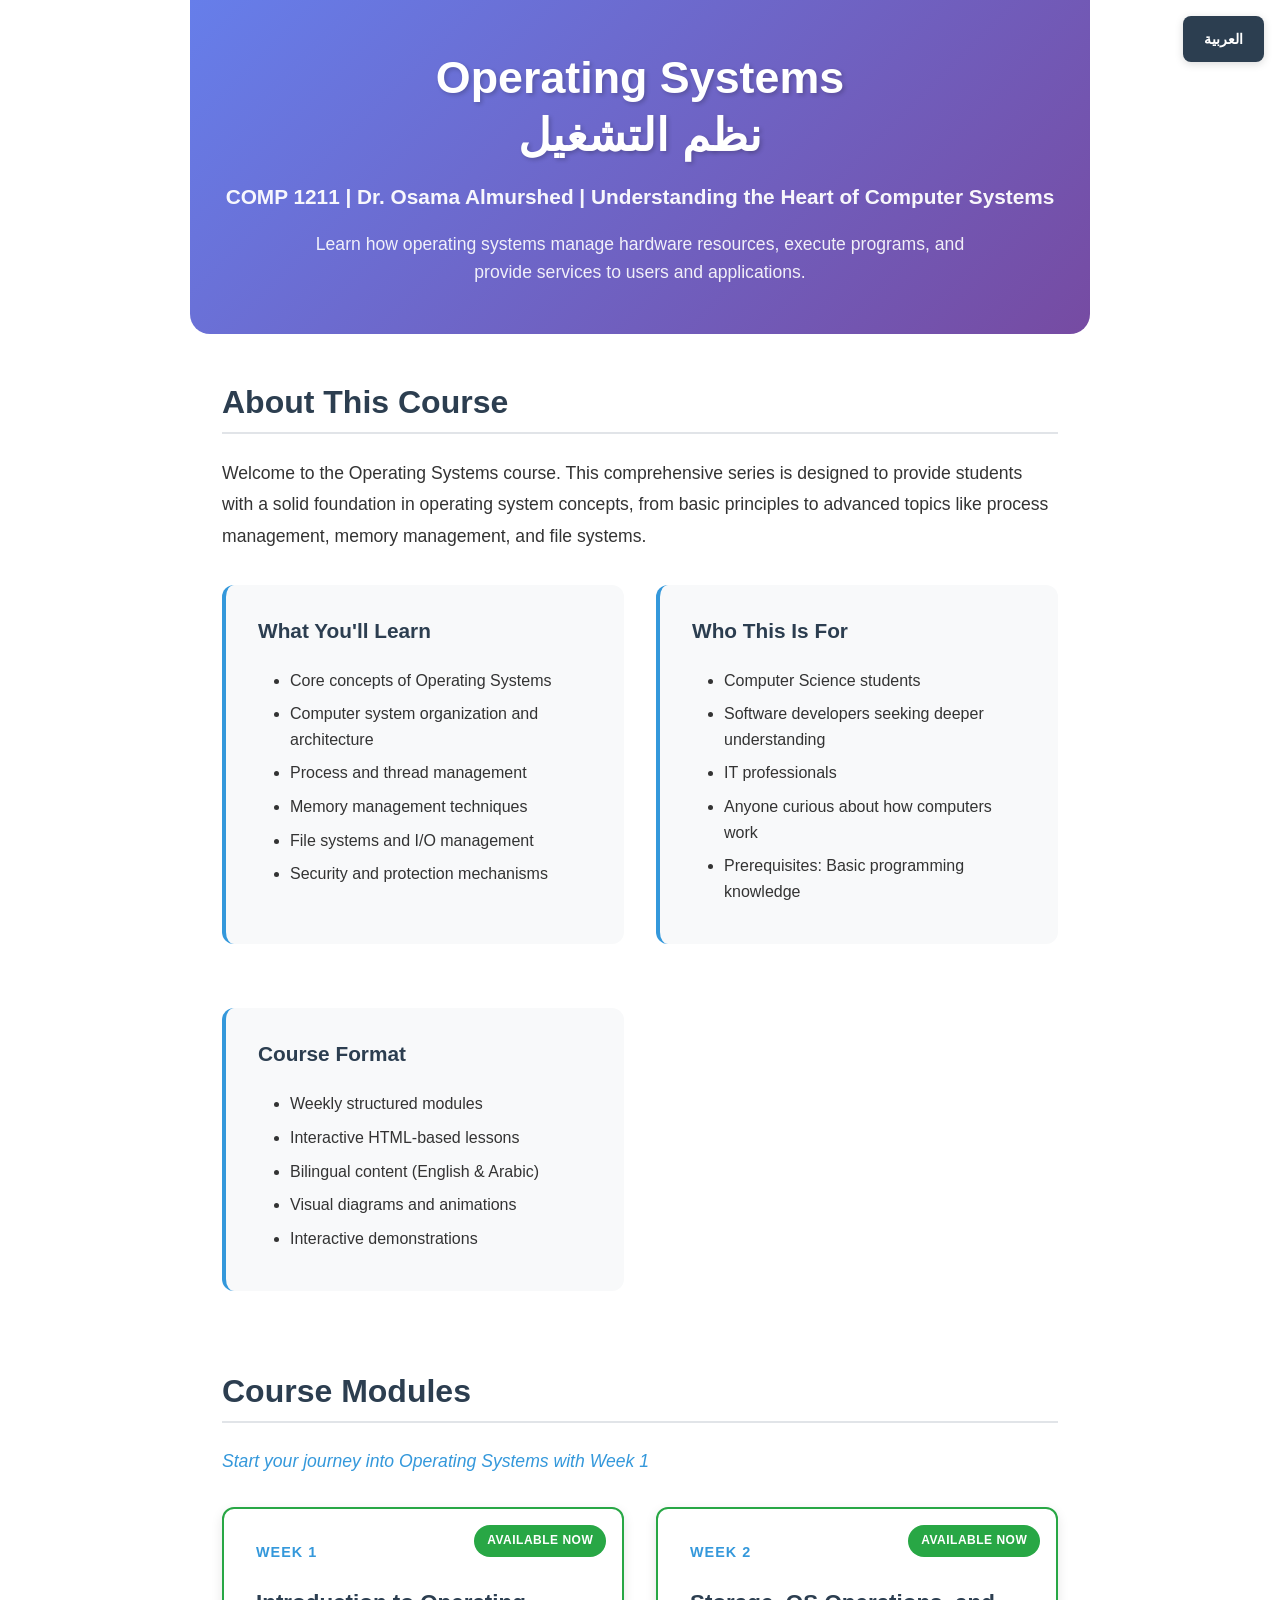
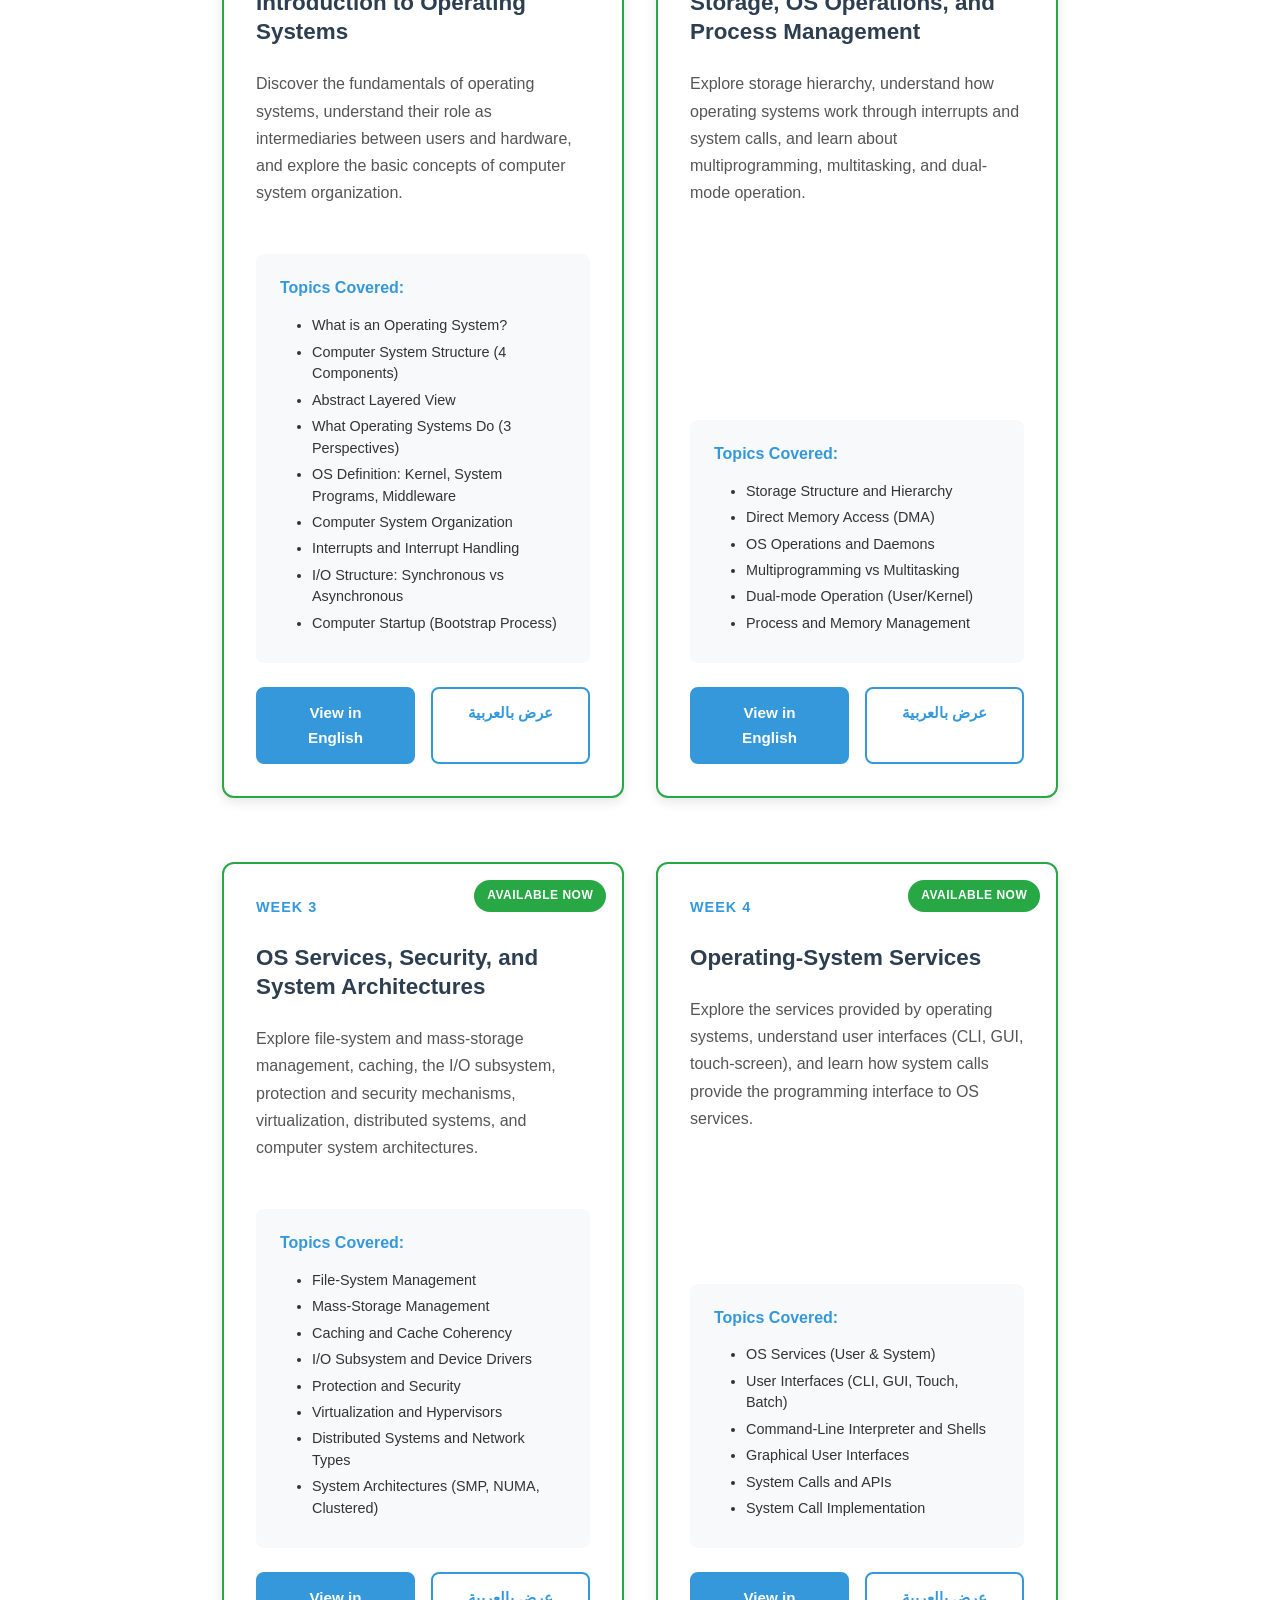
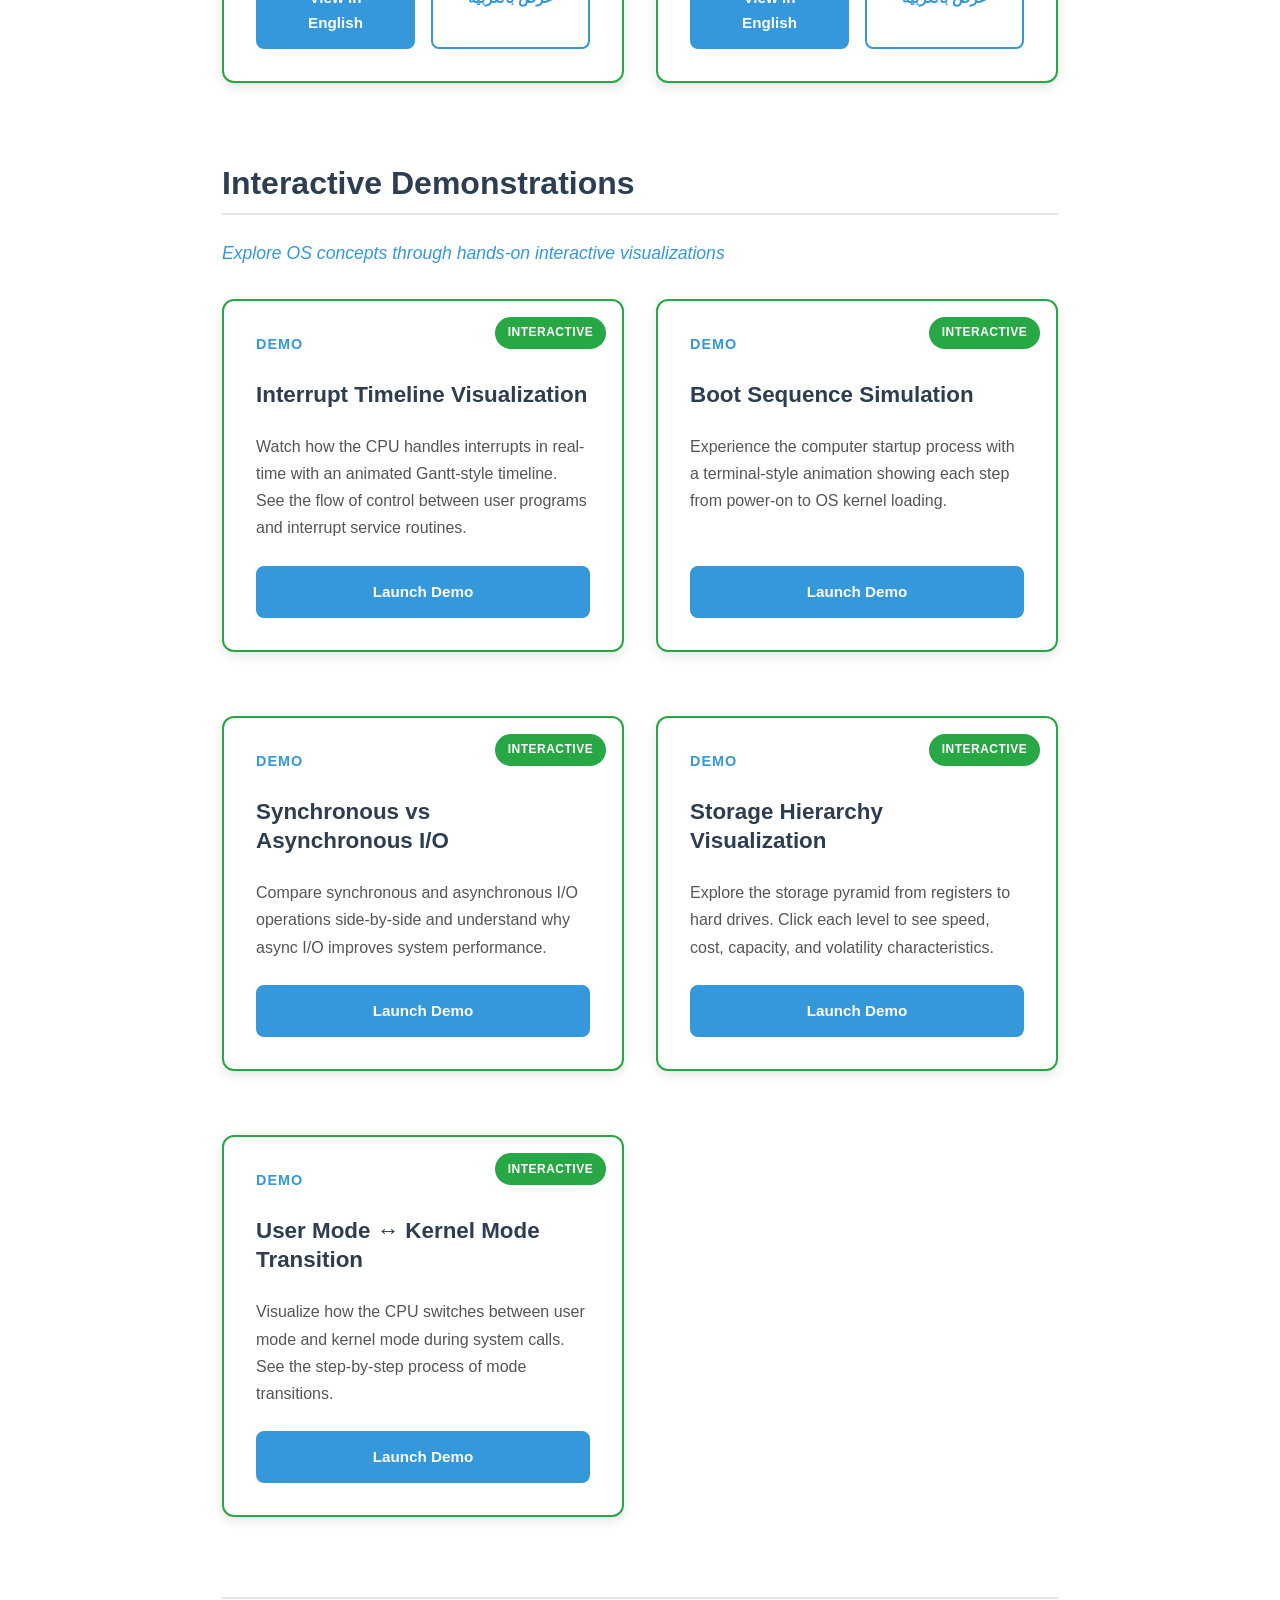
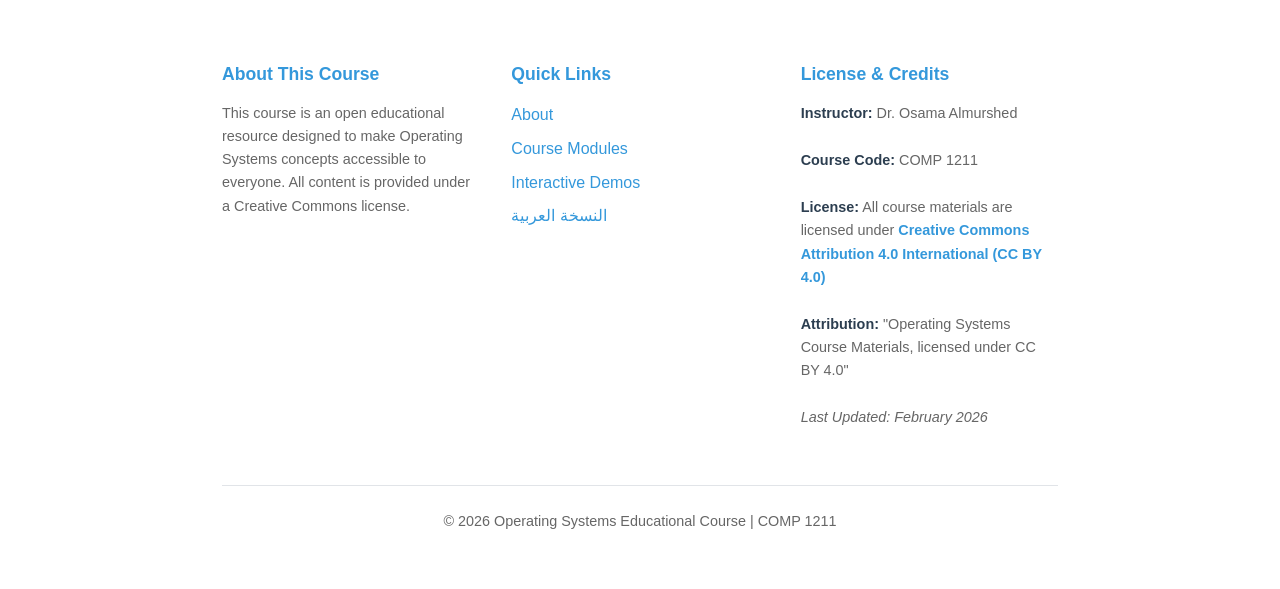
==== commit ab5c56c7: "Add Week 4: Operating-System Services (EN + AR) Covers OS services, CLI, GUI, system calls, and API " ====
--- a/index.html
+++ b/index.html
@@ -177,31 +177,36 @@
                     </div>
                 </article>
 
-                <!-- Week 4 - Coming Soon -->
-                <article class="week-card coming-soon">
+                <!-- Week 4 - Available -->
+                <article class="week-card available">
                     <div class="week-number">Week 4</div>
-                    <span class="status-badge coming-soon">Coming Soon</span>
-
-                    <h3>File Systems & I/O</h3>
-                    <p class="week-description">
-                        Understand file system organization, directory structures, and how operating systems
-                        handle input/output operations efficiently.
+                    <span class="status-badge available">Available Now</span>
+
+                    <h3>Operating-System Services</h3>
+                    <p class="week-description">
+                        Explore the services provided by operating systems, understand user interfaces
+                        (CLI, GUI, touch-screen), and learn how system calls provide the programming
+                        interface to OS services.
                     </p>
 
                     <div class="week-topics">
                         <h4>Topics Covered:</h4>
                         <ul>
-                            <li>File Concept and Attributes</li>
-                            <li>Directory Structure</li>
-                            <li>File System Implementation</li>
-                            <li>I/O Hardware and Software</li>
-                            <li>Disk Scheduling</li>
+                            <li>OS Services (User & System)</li>
+                            <li>User Interfaces (CLI, GUI, Touch, Batch)</li>
+                            <li>Command-Line Interpreter and Shells</li>
+                            <li>Graphical User Interfaces</li>
+                            <li>System Calls and APIs</li>
+                            <li>System Call Implementation</li>
                         </ul>
                     </div>
 
                     <div class="week-actions">
-                        <a href="#" class="btn btn-disabled">
-                            <span>Coming Soon</span>
+                        <a href="weeks/week4.html" class="btn btn-primary">
+                            <span>View in English</span>
+                        </a>
+                        <a href="weeks/week4_ar.html" class="btn btn-secondary">
+                            <span>عرض بالعربية</span>
                         </a>
                     </div>
                 </article>
